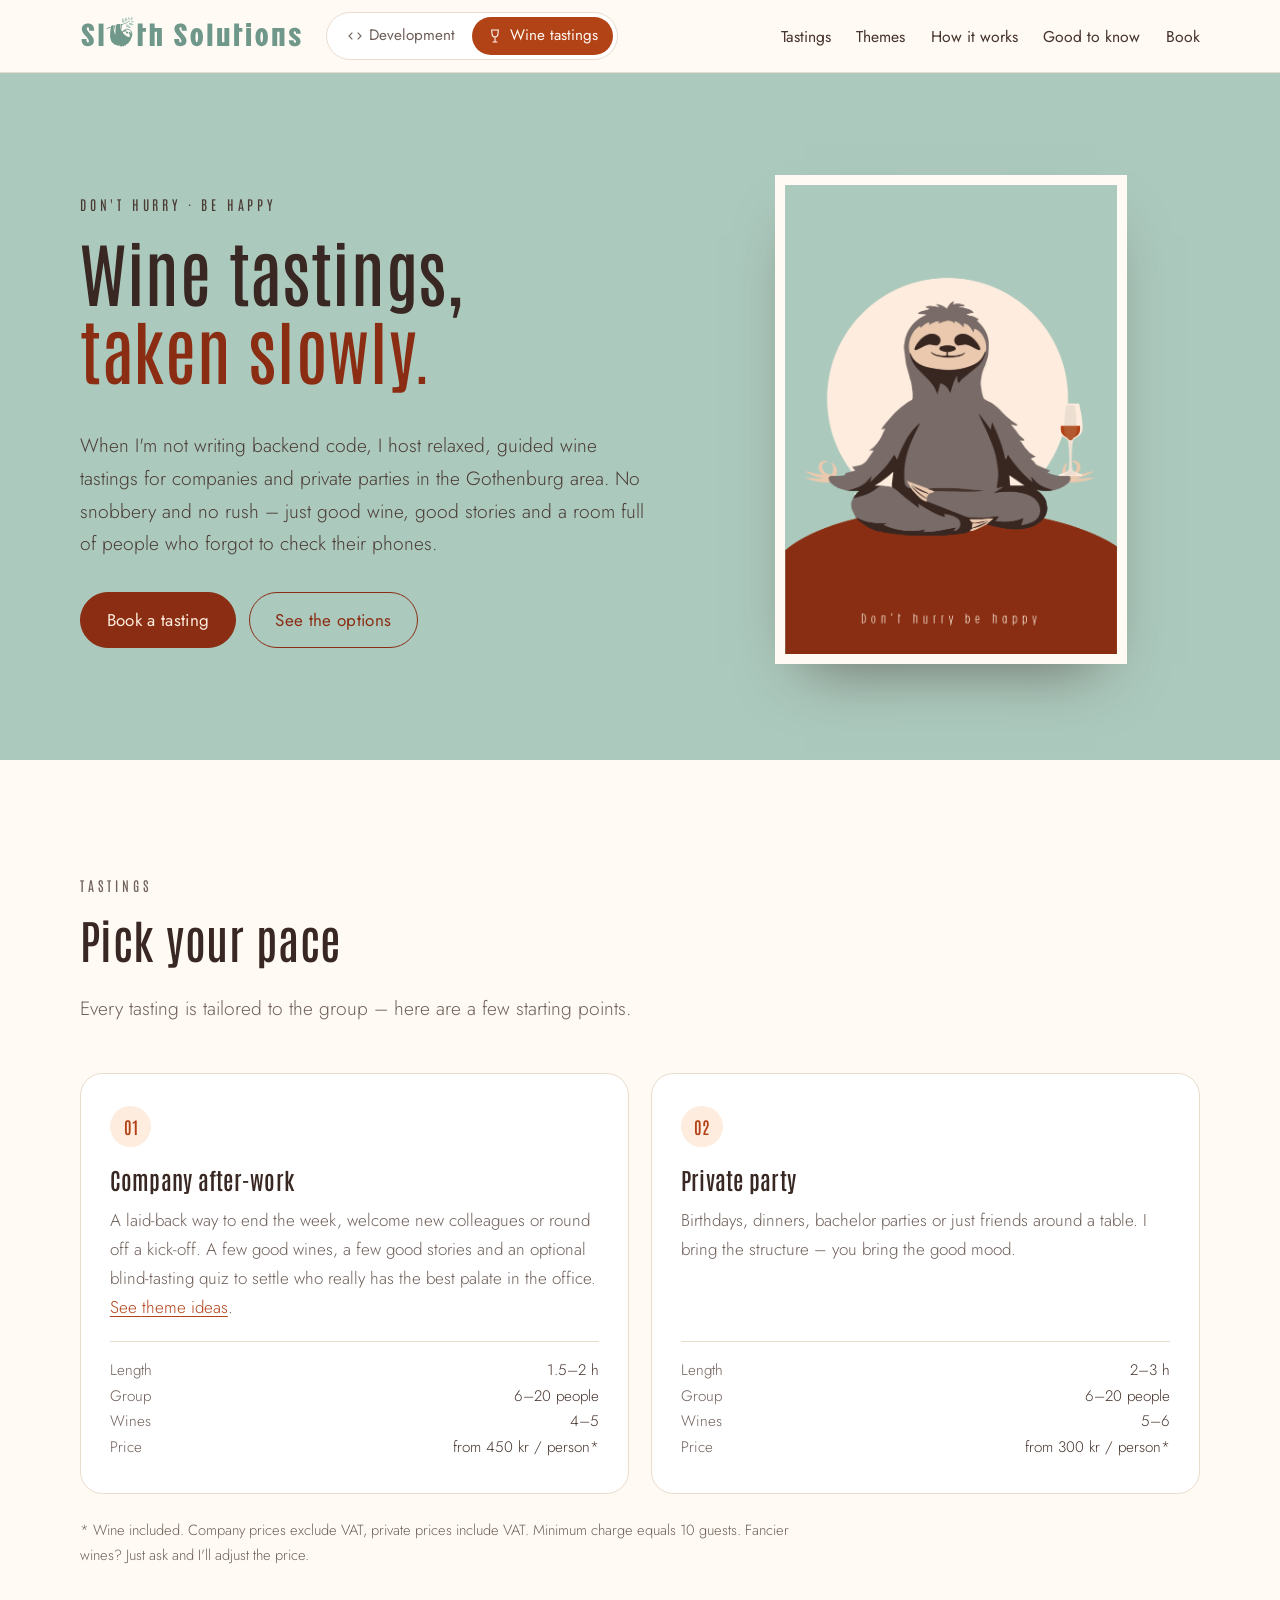
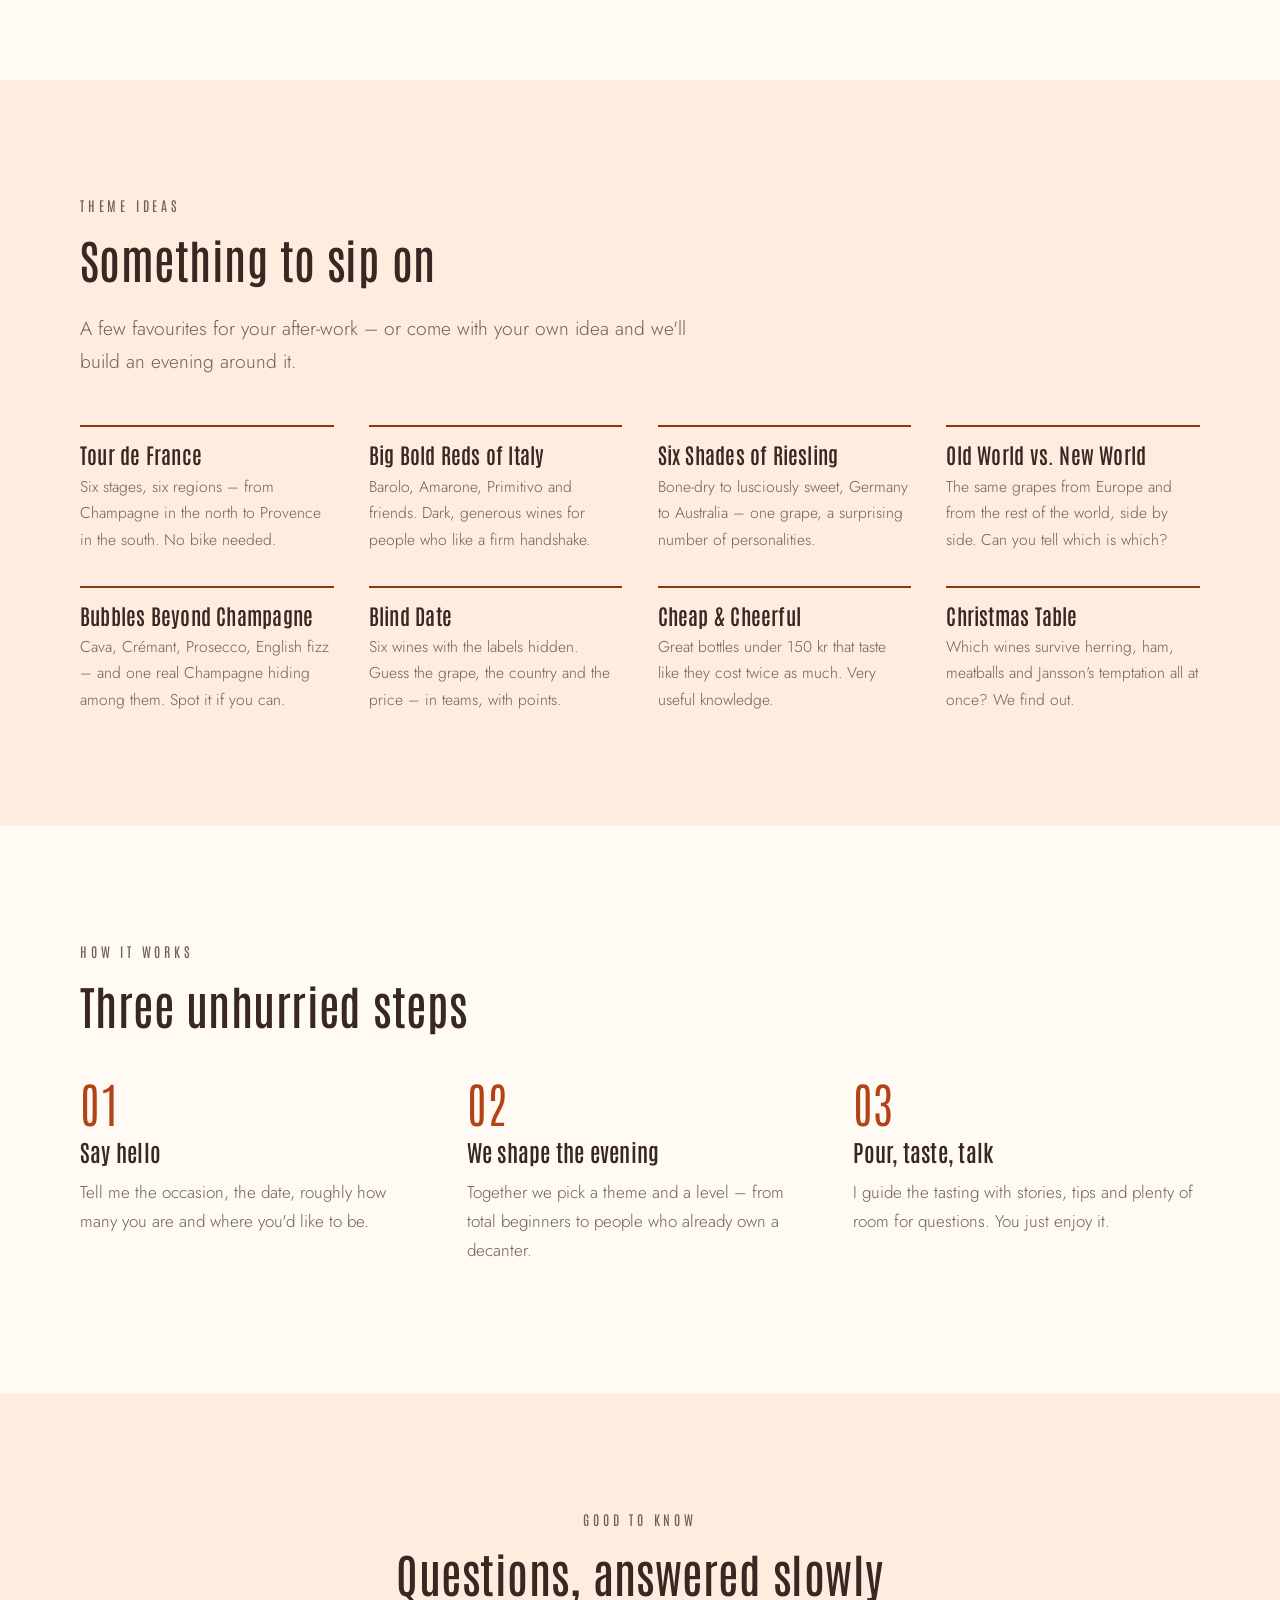
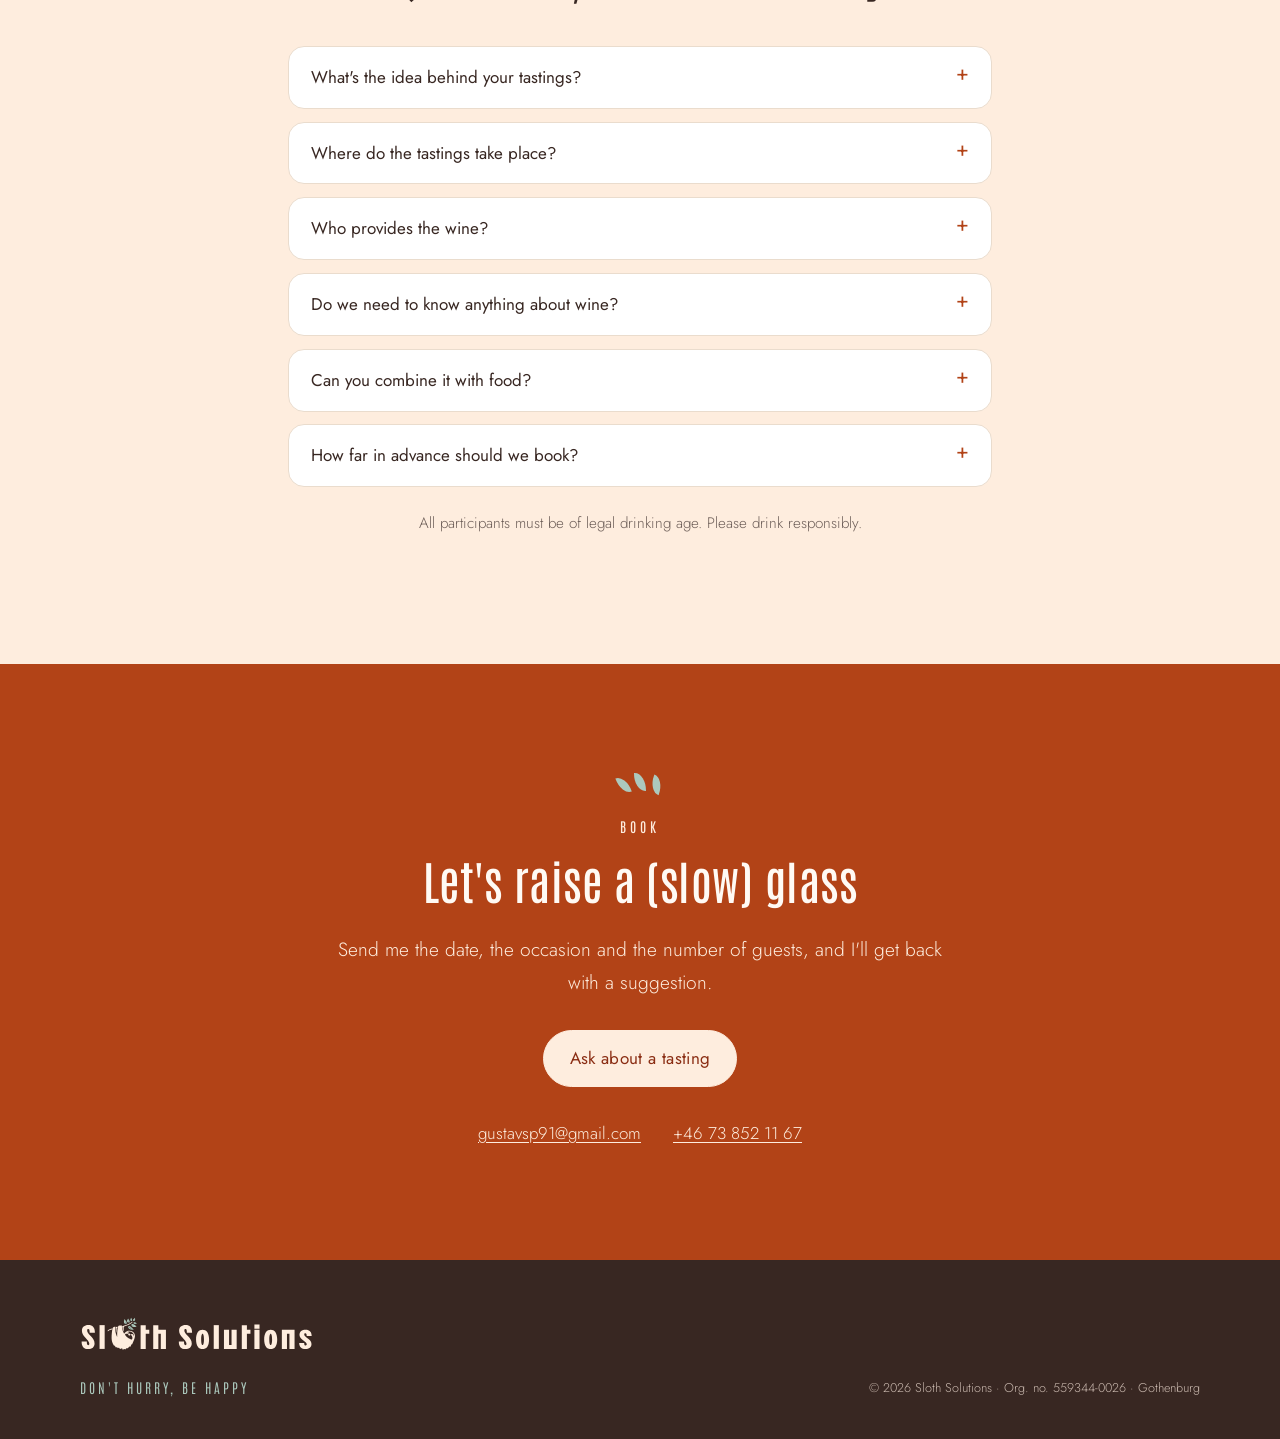
==== wine.html @ 18dba1d4 "Initial version of the Sloth Solutions website Static site (HTML/CSS/JS): development page, wine tas" ====
<!DOCTYPE html>
<html lang="en" data-theme="sloth">
<head>
  <meta charset="utf-8">
  <meta name="viewport" content="width=device-width, initial-scale=1">
  <title>Wine tastings – Sloth Solutions</title>
  <meta name="description" content="Relaxed, guided wine tastings for companies and private parties in the Gothenburg area, hosted by Gustav Svensson of Sloth Solutions.">
  <link rel="icon" type="image/svg+xml" href="assets/img/logo-figure.svg">

  <link rel="preconnect" href="https://fonts.googleapis.com">
  <link rel="preconnect" href="https://fonts.gstatic.com" crossorigin>
  <link href="https://fonts.googleapis.com/css2?family=Antonio:wght@300;400;500;600&family=Jost:wght@300;400;500&display=swap" rel="stylesheet">

  <link rel="stylesheet" href="css/themes.css">
  <link rel="stylesheet" href="css/style.css">
</head>
<body>

<!-- ============================================================
     HEADER (same as index.html, but the wine tab is active)
     ============================================================ -->
<header class="site-header">
  <nav class="container nav" aria-label="Main">
    <a class="brand" href="index.html">
      <img class="logo-on-light" src="assets/img/logotext-green.svg" alt="Sloth Solutions">
      <img class="logo-on-dark" src="assets/img/logotext-beige.svg" alt="Sloth Solutions">
    </a>

    <div class="tabs">
      <a href="index.html">
        <svg viewBox="0 0 24 24" fill="none" stroke="currentColor" stroke-width="1.6" aria-hidden="true"><path d="M8 7l-5 5 5 5M16 7l5 5-5 5"/></svg>
        Development
      </a>
      <a href="wine.html" aria-current="page">
        <svg viewBox="0 0 24 24" fill="none" stroke="currentColor" stroke-width="1.6" aria-hidden="true"><path d="M7 3h10l-.6 6a4.4 4.4 0 0 1-8.8 0L7 3zM12 13.5V21M8.5 21h7"/></svg>
        Wine tastings
      </a>
    </div>

    <button class="menu-toggle" aria-expanded="false" aria-controls="nav-links">Menu</button>
    <ul class="nav-links" id="nav-links">
      <li><a href="#formats">Tastings</a></li>
      <li><a href="#themes">Themes</a></li>
      <li><a href="#how">How it works</a></li>
      <li><a href="#faq">Good to know</a></li>
      <li><a href="#book">Book</a></li>
    </ul>
  </nav>
</header>

<main>

<!-- ============================================================
     HERO – with the poster
     ============================================================ -->
<section class="hero" data-theme="poster">
  <div class="container hero-grid">
    <div class="reveal">
      <span class="eyebrow">Don't hurry · be happy</span>
      <h1>Wine tastings,<br><em>taken slowly.</em></h1>
      <p class="lead">
        When I'm not writing backend code, I host relaxed, guided wine tastings for companies
        and private parties in the Gothenburg area. No snobbery and no rush – just good wine,
        good stories and a room full of people who forgot to check their phones.
      </p>
      <div class="btn-row">
        <a class="btn btn--primary" href="#book">Book a tasting</a>
        <a class="btn btn--ghost" href="#formats">See the options</a>
      </div>
    </div>

    <img class="poster-frame reveal" src="assets/img/poster.png"
         alt="Poster: a smiling sloth meditating with a glass of wine. Text: Don't hurry be happy">
  </div>
</section>

<!-- ============================================================
     FORMATS – copy an <article class="card"> block to add one.
     ============================================================ -->
<section class="section" id="formats">
  <div class="container">
    <div class="section-head reveal">
      <span class="eyebrow">Tastings</span>
      <h2>Pick your pace</h2>
      <p class="lead">Every tasting is tailored to the group – here are a few starting points.</p>
    </div>

    <div class="cards">
      <article class="card reveal">
        <div class="icon">01</div>
        <h3>Company after-work</h3>
        <p>A laid-back way to end the week, welcome new colleagues or round off a kick-off. A few good wines, a few good stories and an optional blind-tasting quiz to settle who really has the best palate in the office. <a href="#themes">See theme ideas</a>.</p>
        <ul class="meta">
          <li><span>Length</span><span>1.5–2 h</span></li>
          <li><span>Group</span><span>6–20 people</span></li>
          <li><span>Wines</span><span>4–5</span></li>
          <li><span>Price</span><span>from 450 kr / person*</span></li>
        </ul>
      </article>

      <article class="card reveal">
        <div class="icon">02</div>
        <h3>Private party</h3>
        <p>Birthdays, dinners, bachelor parties or just friends around a table. I bring the structure – you bring the good mood.</p>
        <ul class="meta">
          <li><span>Length</span><span>2–3 h</span></li>
          <li><span>Group</span><span>6–20 people</span></li>
          <li><span>Wines</span><span>5–6</span></li>
          <li><span>Price</span><span>from 300 kr / person*</span></li>
        </ul>
      </article>
    </div>

    <!-- Price note – update together with the prices on the cards above -->
    <p class="muted reveal price-note">
      * Wine included. Company prices exclude VAT, private prices include VAT.
      Minimum charge equals 10 guests.
      Fancier wines? Just ask and I'll adjust the price.
    </p>
  </div>
</section>

<!-- ============================================================
     THEME IDEAS – copy an <article class="theme"> block to add one
     ============================================================ -->
<section class="section section--alt" id="themes">
  <div class="container">
    <div class="section-head reveal">
      <span class="eyebrow">Theme ideas</span>
      <h2>Something to sip on</h2>
      <p class="lead">A few favourites for your after-work – or come with your own idea and we'll build an evening around it.</p>
    </div>
    <div class="themes">
      <article class="theme reveal">
        <h3>Tour de France</h3>
        <p>Six stages, six regions – from Champagne in the north to Provence in the south. No bike needed.</p>
      </article>
      <article class="theme reveal">
        <h3>Big Bold Reds of Italy</h3>
        <p>Barolo, Amarone, Primitivo and friends. Dark, generous wines for people who like a firm handshake.</p>
      </article>
      <article class="theme reveal">
        <h3>Six Shades of Riesling</h3>
        <p>Bone-dry to lusciously sweet, Germany to Australia – one grape, a surprising number of personalities.</p>
      </article>
      <article class="theme reveal">
        <h3>Old World vs. New World</h3>
        <p>The same grapes from Europe and from the rest of the world, side by side. Can you tell which is which?</p>
      </article>
      <article class="theme reveal">
        <h3>Bubbles Beyond Champagne</h3>
        <p>Cava, Crémant, Prosecco, English fizz – and one real Champagne hiding among them. Spot it if you can.</p>
      </article>
      <article class="theme reveal">
        <h3>Blind Date</h3>
        <p>Six wines with the labels hidden. Guess the grape, the country and the price – in teams, with points.</p>
      </article>
      <article class="theme reveal">
        <h3>Cheap &amp; Cheerful</h3>
        <p>Great bottles under 150 kr that taste like they cost twice as much. Very useful knowledge.</p>
      </article>
      <article class="theme reveal">
        <h3>Christmas Table</h3>
        <p>Which wines survive herring, ham, meatballs and Jansson's temptation all at once? We find out.</p>
      </article>
    </div>
  </div>
</section>

<!-- ============================================================
     HOW IT WORKS
     ============================================================ -->
<section class="section" id="how">
  <div class="container">
    <div class="section-head reveal">
      <span class="eyebrow">How it works</span>
      <h2>Three unhurried steps</h2>
    </div>
    <div class="steps">
      <div class="step reveal">
        <h3>Say hello</h3>
        <p>Tell me the occasion, the date, roughly how many you are and where you'd like to be.</p>
      </div>
      <div class="step reveal">
        <h3>We shape the evening</h3>
        <p>Together we pick a theme and a level – from total beginners to people who already own a decanter.</p>
      </div>
      <div class="step reveal">
        <h3>Pour, taste, talk</h3>
        <p>I guide the tasting with stories, tips and plenty of room for questions. You just enjoy it.</p>
      </div>
    </div>
  </div>
</section>

<!-- ============================================================
     FAQ – copy a <details> block to add a question.
     ============================================================ -->
<section class="section section--alt" id="faq">
  <div class="container narrow">
    <div class="section-head reveal center" style="text-align:center">
      <span class="eyebrow">Good to know</span>
      <h2>Questions, answered slowly</h2>
    </div>
    <div class="faq reveal">
      <details>
        <summary>What's the idea behind your tastings?</summary>
        <p>To take the snobbery out of wine. Wine is made to be enjoyed, there are no right answers and all taste is subjective. I'll share what's generally true about a wine and what I taste in the glass – but what you taste is just as valid. Most of all, I want everyone to have a fun night.</p>
      </details>
      <details>
        <summary>Where do the tastings take place?</summary>
        <p>At your office, your home or a venue of your choice in the Gothenburg area.</p>
      </details>
      <details>
        <summary>Who provides the wine?</summary>
        <p>I do. I pick the wines based on what you'd like – a favourite region, a grape you've always wanted to try, or simply "surprise us" – and bring everything to the tasting. The wine is included in the price.</p>
      </details>
      <details>
        <summary>Do we need to know anything about wine?</summary>
        <p>Not at all. The tastings are made for curious people, not experts. If there are enthusiasts in the group, they'll find something new too.</p>
      </details>
      <details>
        <summary>Can you combine it with food?</summary>
        <p>I don't provide food, but if you already have something planned I can adjust the wines to suit it, or suggest a few easy things to serve alongside.</p>
      </details>
      <details>
        <summary>How far in advance should we book?</summary>
        <p>A few weeks ahead is ideal, especially around Christmas and during the spring party season.</p>
      </details>
    </div>
    <p class="muted center" style="text-align:center; margin-top:1.5rem; font-size:.95rem">
      All participants must be of legal drinking age. Please drink responsibly.
    </p>
  </div>
</section>

<!-- ============================================================
     BOOK
     ============================================================ -->
<section class="section cta" id="book" data-theme="rust">
  <div class="container narrow reveal">
    <div class="leaves" aria-hidden="true"><span></span><span></span><span></span></div>
    <span class="eyebrow">Book</span>
    <h2>Let's raise a (slow) glass</h2>
    <p class="lead">Send me the date, the occasion and the number of guests, and I'll get back with a suggestion.</p>
    <div class="btn-row">
      <a class="btn btn--primary" href="mailto:gustavsp91@gmail.com?subject=Wine%20tasting%20enquiry">Ask about a tasting</a>
    </div>
    <ul class="contact-list">
      <li><a href="mailto:gustavsp91@gmail.com">gustavsp91@gmail.com</a></li>
      <li><a href="tel:+46738521167">+46 73 852 11 67</a></li>
    </ul>
  </div>
</section>

</main>

<!-- ============================================================
     FOOTER
     ============================================================ -->
<footer class="site-footer" data-theme="espresso">
  <div class="container footer-grid">
    <div>
      <img class="logo-on-dark" src="assets/img/logotext-beige.svg" alt="Sloth Solutions">
      <p class="tagline">Don't hurry, be happy</p>
    </div>
    <small>© <span data-year></span> Sloth Solutions · Org. no. 559344-0026 · Gothenburg</small>
  </div>
</footer>

<script src="js/main.js"></script>
</body>
</html>
---- css/themes.css ----
/* =====================================================================
   themes.css – ALL colours for the site live here.

   How it works:
   - Each theme is a block of CSS custom properties (variables).
   - Switch the whole site by changing data-theme on <html>
       <html lang="en" data-theme="sloth">
   - A single section can use another theme by giving it its own
     data-theme, e.g. <header class="hero" data-theme="poster">.
   - style.css only uses these variables, never hard-coded colours.
   - Preview all themes by opening the site with ?themes in the URL.

   Brand palette (from the graphic profile):
     rust      #b24317   cream     #feedde   sage light #acc9bd
     sage      #6f988a   taupe     #83736c   espresso   #382722
   ===================================================================== */

/* ---------- sloth (default): warm white page, cream alternating sections ---------- */
:root,
[data-theme="sloth"] {
  --bg: #fffaf4;            /* page background */
  --bg-alt: #feedde;        /* alternating sections (.section--alt) */
  --surface: #ffffff;       /* cards */
  --text: #45332c;          /* body text */
  --text-muted: #6e5f59;    /* secondary text */
  --heading: #382722;       /* headings */
  --accent: #b24317;        /* links, buttons (rust) */
  --accent-strong: #8f3512; /* hover */
  --accent-soft: #feedde;   /* soft tints, chips */
  --on-accent: #fffaf4;     /* text on accent buttons */
  --line: #eadccd;          /* thin borders */
  --alt-text-muted: #6e5f59;/* muted text inside .section--alt */
  --alt-accent: #8f3512;    /* accent inside .section--alt */

  /* optional extras (other themes fall back to these via var(--x, fallback)) */
  --leaf: #6f988a;          /* decorative leaves / green details (not for text) */
  --green-text: #4f7568;    /* green that is dark enough for text */
  --sun: #feedde;           /* the "sun" circle behind the sloth */
  --logo-light-display: inline-block; /* logo for light backgrounds */
  --logo-dark-display: none;          /* logo for dark backgrounds  */
}

/* ---------- sage: same as sloth but sections alternate with sage green ---------- */
[data-theme="sage"] {
  --bg: #fffaf4;
  --bg-alt: #acc9bd;
  --surface: #ffffff;
  --text: #45332c;
  --text-muted: #6e5f59;
  --heading: #382722;
  --accent: #b24317;
  --accent-strong: #8f3512;
  --accent-soft: #feedde;
  --on-accent: #fffaf4;
  --line: #eadccd;
  --alt-text-muted: #4a3b35;
  --alt-accent: #8a2d13;
}

/* ---------- espresso: dark brown, cream text (also used for the footer) ---------- */
[data-theme="espresso"] {
  --bg: #382722;
  --bg-alt: #45332c;
  --surface: #45332c;
  --text: #feedde;
  --text-muted: #c9b8ae;
  --heading: #feedde;
  --accent: #acc9bd;
  --accent-strong: #d3e5dc;
  --accent-soft: #4d3b33;
  --on-accent: #382722;
  --line: #5a463e;
  --alt-text-muted: #c9b8ae;
  --alt-accent: #acc9bd;
  --sun: #45332c;
  --logo-light-display: none;
  --logo-dark-display: inline-block;
}

/* ---------- poster: the wine poster colours (sage sky, cream sun, dark rust) ---------- */
[data-theme="poster"] {
  --bg: #acc9bd;
  --bg-alt: #feedde;
  --surface: #fffaf4;
  --text: #382722;
  --text-muted: #4a3b35;
  --heading: #382722;
  --accent: #8a2d13;
  --accent-strong: #6e220e;
  --accent-soft: #feedde;
  --on-accent: #feedde;
  --line: #93b5a8;
  --alt-text-muted: #6e5f59;
  --alt-accent: #8f3512;
  --sun: #feedde;
}

/* ---------- rust: strong call-to-action bands ---------- */
[data-theme="rust"] {
  --bg: #b24317;
  --bg-alt: #8a2d13;
  --surface: #9e3a13;
  --text: #feedde;
  --text-muted: #feedde;
  --heading: #fffaf4;
  --accent: #feedde;
  --accent-strong: #ffffff;
  --accent-soft: #9e3a13;
  --on-accent: #8a2d13;
  --line: #c9653d;
  --alt-text-muted: #feedde;
  --alt-accent: #feedde;
  --leaf: #acc9bd;
  --sun: #c9653d;
}
---- css/style.css ----
/* =====================================================================
   style.css – layout and typography.
   Uses ONLY colour variables from themes.css, so changing a theme
   never requires touching this file.

   Fonts (Google Fonts, see <head>):
   - Antonio: tall, condensed display font – a free stand-in for
     "BC Ludva" from the graphic profile.
   - Jost: light, friendly body text.
   ===================================================================== */

/* ---------- Basics ---------- */
*, *::before, *::after { box-sizing: border-box; }

html { scroll-behavior: smooth; scroll-padding-top: 5rem; }

body {
  margin: 0;
  font-family: "Jost", system-ui, -apple-system, "Segoe UI", sans-serif;
  font-weight: 300;
  font-size: 1.0625rem;
  line-height: 1.7;
  -webkit-font-smoothing: antialiased;
}

/* Anything with a theme gets that theme's background + text colour.
   (This is what makes <section data-theme="rust"> work.) */
[data-theme], body {
  background: var(--bg);
  color: var(--text);
}

img, svg { max-width: 100%; display: block; }

a { color: var(--accent); text-underline-offset: 3px; }
a:hover { color: var(--accent-strong); }

h1, h2, h3 {
  font-family: "Antonio", "Arial Narrow", sans-serif;
  color: var(--heading);
  font-weight: 500;
  line-height: 1.1;
  letter-spacing: 0.01em;
  margin: 0 0 0.6em;
}
h1 { font-size: clamp(2.6rem, 6vw, 4.4rem); }
h2 { font-size: clamp(2rem, 4vw, 2.9rem); }
h3 { font-size: 1.45rem; font-weight: 600; }

p { margin: 0 0 1em; }
strong { font-weight: 500; }

/* Small spaced-out label above headings – like "D o n ' t  h u r r y" on the poster */
.eyebrow {
  display: inline-block;
  font-family: "Antonio", "Arial Narrow", sans-serif;
  font-weight: 400;
  text-transform: uppercase;
  letter-spacing: 0.28em;
  font-size: 0.85rem;
  color: var(--text-muted);
  margin-bottom: 1rem;
}

.lead { font-size: 1.2rem; color: var(--text-muted); max-width: 38rem; }

.container { width: min(1120px, 100% - 3rem); margin-inline: auto; }
.narrow { max-width: 44rem; }
.center { text-align: center; margin-inline: auto; }

/* Accessibility helper: hidden visually, still read by screen readers */
.sr-only {
  position: absolute; width: 1px; height: 1px; overflow: hidden;
  clip: rect(0 0 0 0); white-space: nowrap;
}

/* ---------- Header / navigation ---------- */
.site-header {
  position: sticky; top: 0; z-index: 50;
  background: color-mix(in srgb, var(--bg) 92%, transparent);
  backdrop-filter: blur(8px);
  border-bottom: 1px solid var(--line);
}
.nav {
  display: flex; align-items: center; gap: 1.5rem;
  min-height: 4.5rem;
}
.brand { flex: 0 0 auto; }
.brand img { height: 2.1rem; width: auto; }
.brand .logo-on-light { display: var(--logo-light-display, inline-block); }
.brand .logo-on-dark  { display: var(--logo-dark-display, none); }

/* The two "tabs": Development | Wine tastings */
.tabs {
  display: inline-flex; padding: 4px; gap: 2px;
  border: 1px solid var(--line); border-radius: 999px;
  background: var(--surface);
}
.tabs a {
  display: inline-flex; align-items: center; gap: 0.4rem;
  padding: 0.35rem 0.95rem; border-radius: 999px;
  font-size: 0.95rem; font-weight: 400; text-decoration: none;
  color: var(--text-muted);
  transition: background 0.3s, color 0.3s;
}
.tabs a:hover { color: var(--heading); }
.tabs a[aria-current="page"] { background: var(--accent); color: var(--on-accent); }
.tabs svg { width: 1rem; height: 1rem; }

.nav-links {
  display: flex; gap: 1.6rem; margin: 0 0 0 auto; padding: 0; list-style: none;
}
.nav-links a {
  color: var(--text); text-decoration: none; font-weight: 400; font-size: 0.98rem;
  background: linear-gradient(var(--accent), var(--accent)) 0 100% / 0 1px no-repeat;
  transition: background-size 0.4s;
}
.nav-links a:hover { background-size: 100% 1px; color: var(--heading); }

.menu-toggle {
  display: none; margin-left: auto;
  background: none; border: 1px solid var(--line); border-radius: 999px;
  color: var(--heading); font: inherit; font-size: 0.95rem;
  padding: 0.35rem 0.9rem; cursor: pointer;
}

/* ---------- Buttons ---------- */
.btn {
  display: inline-block; padding: 0.8rem 1.6rem; border-radius: 999px;
  font-weight: 400; text-decoration: none; letter-spacing: 0.02em;
  border: 1px solid var(--accent);
  transition: transform 0.3s, background 0.3s, color 0.3s;
}
.btn:hover { transform: translateY(-2px); }
.btn--primary { background: var(--accent); color: var(--on-accent); }
.btn--primary:hover { background: var(--accent-strong); border-color: var(--accent-strong); color: var(--on-accent); }
.btn--ghost { color: var(--accent); background: transparent; }
.btn--ghost:hover { background: var(--accent); color: var(--on-accent); }
.btn-row { display: flex; flex-wrap: wrap; gap: 0.8rem; margin-top: 2rem; }

/* ---------- Hero ---------- */
.hero {
  position: relative; overflow: hidden;
  background: var(--hero-bg, var(--bg));
  padding: clamp(3rem, 8vw, 6.5rem) 0 clamp(3.5rem, 8vw, 6rem);
}
.hero-grid {
  display: grid; grid-template-columns: 1.15fr 1fr; gap: 3rem; align-items: center;
}
.hero h1 em { font-style: normal; color: var(--accent); }

/* Cream "sun" circle behind the sloth – a nod to the poster */
.hero-art { position: relative; display: grid; place-items: center; min-height: 22rem; }
.hero-art::before {
  content: ""; position: absolute; width: min(24rem, 90%); aspect-ratio: 1;
  border-radius: 50%; background: var(--sun, var(--bg-alt));
}
.hero-art .sloth {
  position: relative; width: min(19rem, 75%);
  transform-origin: 60% 12%;           /* pivot around the branch */
  animation: sway 7s ease-in-out infinite;
}
@keyframes sway {
  0%, 100% { transform: rotate(-2.5deg); }
  50%      { transform: rotate(2.5deg); }
}
/* Little speech bubble next to the sloth */
.bubble {
  position: absolute; left: 2%; bottom: 14%;
  background: var(--surface); color: var(--heading);
  border: 1px solid var(--line); border-radius: 1.2rem 1.2rem 0.3rem 1.2rem;
  padding: 0.5rem 0.9rem; font-size: 0.9rem; font-weight: 400;
  box-shadow: 0 6px 20px -12px rgba(0,0,0,.35);
  transform: rotate(-3deg);
}

/* Soft hill at the bottom of the hero (poster motif) */
.hero-hill {
  position: absolute; left: -10%; right: -10%; bottom: -1px; height: 3.5rem;
  background: var(--bg-hill, transparent);
  border-radius: 50% 50% 0 0 / 100% 100% 0 0;
}

/* ---------- Sections ---------- */
.section { padding: clamp(4rem, 9vw, 7rem) 0; }
.section--alt { background: var(--bg-alt); }
.section--alt .eyebrow,
.section--alt .lead,
.section--alt .muted { color: var(--alt-text-muted); }
.section--alt a:not(.btn) { color: var(--alt-accent); }

.section-head { margin-bottom: 3rem; }
.muted { color: var(--text-muted); }

/* Leaf divider (the green leaves from the logo) */
.leaves { display: flex; justify-content: center; gap: 0.35rem; margin: 0 auto 1.2rem; }
.leaves span {
  width: 0.7rem; height: 1.1rem; background: var(--leaf, #6f988a);
  border-radius: 0 100% 0 100%; transform: rotate(-20deg);
}
.leaves span:nth-child(2) { transform: rotate(0deg) translateY(-3px); }
.leaves span:nth-child(3) { transform: rotate(20deg); }

/* ---------- Cards ---------- */
.cards { display: grid; grid-template-columns: repeat(auto-fit, minmax(18rem, 1fr)); gap: 1.4rem; }
.card {
  background: var(--surface); color: var(--text);
  border: 1px solid var(--line); border-radius: 1.4rem;
  padding: 2rem 1.8rem;
  display: flex; flex-direction: column;   /* lets .meta sit at the bottom */
  transition: transform 0.4s, box-shadow 0.4s;
}
.card:hover { transform: translateY(-4px); box-shadow: 0 18px 40px -28px rgba(56,39,34,.55); }
.card p { color: var(--text-muted); margin: 0 0 1.2rem; }
.card p:last-child { margin-bottom: 0; }
.card .icon {
  width: 2.6rem; height: 2.6rem; border-radius: 50%;
  display: grid; place-items: center; margin-bottom: 1.2rem;
  background: var(--accent-soft); color: var(--accent);
  font-family: "Antonio", sans-serif; font-weight: 600;
}
.card .meta {
  list-style: none; padding: 1rem 0 0; margin: 1.2rem 0 0;
  border-top: 1px solid var(--line); font-size: 0.95rem;
  margin-top: auto;   /* align the fact rows across cards */
}
.card .meta li { display: flex; justify-content: space-between; gap: 1rem; }
.card .meta span:first-child { color: var(--text-muted); }

/* Tech stack chips */
.chips { display: flex; flex-wrap: wrap; gap: 0.5rem; list-style: none; padding: 0; margin: 2.5rem 0 0; }
.chips li {
  padding: 0.3rem 0.95rem; border-radius: 999px;
  border: 1px solid var(--line); background: var(--surface);
  font-size: 0.92rem; font-weight: 400;
}

/* ---------- Steps ("the sloth method") ---------- */
.steps { display: grid; grid-template-columns: repeat(3, 1fr); gap: 2.5rem; counter-reset: step; }
.step { position: relative; padding-top: 3.8rem; }
.step::before {
  counter-increment: step; content: "0" counter(step);
  position: absolute; top: 0; left: 0;
  font-family: "Antonio", sans-serif; font-size: 3rem; line-height: 1; font-weight: 300;
  color: var(--accent);
}
.section--alt .step::before { color: var(--alt-accent); }
.step p { color: var(--text-muted); }
.section--alt .step p { color: var(--alt-text-muted); }

/* ---------- Fun fact strip ---------- */
.funfact {
  display: flex; align-items: center; gap: 1.2rem; justify-content: center; flex-wrap: wrap;
  text-align: center; font-size: 1.05rem; padding: 1.4rem 0;
  border-block: 1px solid var(--line);
}
.funfact b { font-family: "Antonio", sans-serif; font-weight: 500; font-size: 1.6rem; color: var(--accent); }

/* ---------- About ---------- */
.about-grid { display: grid; grid-template-columns: 0.8fr 1.2fr; gap: 4rem; align-items: center; }
.portrait {
  aspect-ratio: 4 / 5; border-radius: 12rem 12rem 1.4rem 1.4rem;
  background: var(--accent-soft); border: 1px solid var(--line);
  display: grid; place-items: center; overflow: hidden;
  color: var(--text-muted); text-align: center; font-size: 0.95rem;
}
.portrait img { width: 100%; height: 100%; object-fit: cover; object-position: 50% 25%; } /* adjust 25% to move the crop up/down */
.facts { list-style: none; padding: 0; margin: 1.5rem 0 0; display: grid; gap: 0.5rem; }
.facts li { display: flex; gap: 0.8rem; align-items: baseline; }
.facts li::before {
  content: ""; flex: 0 0 auto; width: 0.55rem; height: 0.85rem; background: var(--leaf, #6f988a);
  border-radius: 0 100% 0 100%; transform: translateY(2px) rotate(-15deg);
}

/* ---------- Poster (wine page) ---------- */
.poster-frame {
  justify-self: center; width: min(22rem, 85%);
  transform: rotate(2deg); transition: transform 0.6s;
  box-shadow: 0 30px 60px -30px rgba(56,39,34,.6);
  border: 10px solid var(--surface);
}
.poster-frame:hover { transform: rotate(0deg) scale(1.02); }

/* Small print under the tasting cards */
.price-note { font-size: 0.92rem; margin: 1.5rem 0 0; max-width: 46rem; }

/* ---------- Theme ideas (wine page) ---------- */
.themes { display: grid; grid-template-columns: repeat(auto-fit, minmax(15rem, 1fr)); gap: 2rem 2.2rem; }
.theme { border-top: 2px solid var(--accent); padding-top: 1rem; }
.section--alt .theme { border-top-color: var(--alt-accent); }
.theme h3 { font-size: 1.35rem; margin-bottom: 0.4rem; }
.theme p { margin: 0; color: var(--text-muted); font-size: 0.98rem; }
.section--alt .theme p { color: var(--alt-text-muted); }

/* ---------- FAQ ---------- */
.faq { display: grid; gap: 0.8rem; }
.faq details {
  background: var(--surface); border: 1px solid var(--line); border-radius: 1rem;
  padding: 1rem 1.4rem;
}
.faq summary {
  cursor: pointer; font-weight: 400; color: var(--heading); list-style: none;
  display: flex; justify-content: space-between; gap: 1rem;
}
.faq summary::-webkit-details-marker { display: none; }
.faq summary::after { content: "+"; color: var(--accent); font-size: 1.3rem; line-height: 1; transition: transform .3s; }
.faq details[open] summary::after { transform: rotate(45deg); }
.faq details p { margin: 0.8rem 0 0; color: var(--text-muted); }

/* ---------- Call-to-action band ---------- */
.cta { text-align: center; }
.cta .lead { margin-inline: auto; color: var(--text-muted); }
.cta .btn-row { justify-content: center; }
.contact-list { list-style: none; padding: 0; margin: 2rem 0 0; display: flex; flex-wrap: wrap; justify-content: center; gap: 0.6rem 2rem; }
.contact-list a { color: var(--accent); }

/* ---------- Footer ---------- */
.site-footer { padding: 3.5rem 0 2.5rem; font-size: 0.95rem; }
.footer-grid { display: flex; flex-wrap: wrap; justify-content: space-between; align-items: end; gap: 2rem; }
.site-footer .logo-on-dark { display: var(--logo-dark-display, none); height: 2.2rem; width: auto; }
.site-footer .logo-on-light { display: var(--logo-light-display, inline-block); height: 2.2rem; width: auto; }
.site-footer .tagline {
  font-family: "Antonio", sans-serif; letter-spacing: 0.22em; text-transform: uppercase;
  font-size: 0.85rem; color: var(--accent); margin: 1rem 0 0;
}
.site-footer small { color: var(--text-muted); }

/* ---------- Fade-in on scroll (set up in main.js) ---------- */
.reveal { opacity: 0; transform: translateY(18px); transition: opacity 0.9s ease, transform 0.9s ease; }
.reveal.is-visible { opacity: 1; transform: none; }

/* ---------- Theme picker (only shown with ?themes in the URL) ---------- */
.theme-picker {
  position: fixed; right: 1rem; bottom: 1rem; z-index: 100;
  background: #fff; color: #382722; border: 1px solid #ccc; border-radius: 0.8rem;
  padding: 0.6rem 0.8rem; font-size: 0.85rem; box-shadow: 0 8px 24px rgba(0,0,0,.2);
}
.theme-picker select { font: inherit; font-size: 16px; margin-left: 0.4rem; }

/* ---------- Responsive ---------- */
@media (max-width: 900px) {
  .hero-grid, .about-grid { grid-template-columns: 1fr; gap: 2.5rem; }
  .hero-art { min-height: 18rem; order: -1; }
  .steps { grid-template-columns: 1fr; gap: 1.5rem; }
  .about-grid .portrait { max-width: 18rem; margin-inline: auto; }
}
@media (max-width: 760px) {
  .nav { flex-wrap: wrap; gap: 0.6rem 1rem; padding: 0.7rem 0; }
  .brand img { height: 1.7rem; }
  .menu-toggle { display: inline-block; }
  .tabs { order: 3; width: 100%; justify-content: center; }
  .tabs a { flex: 1; justify-content: center; }
  .nav-links {
    display: none; order: 4; width: 100%; flex-direction: column; gap: 0.2rem;
    padding: 0.5rem 0 0.8rem;
  }
  .nav-links.is-open { display: flex; }
  .nav-links a { display: block; padding: 0.45rem 0; }
  html { scroll-padding-top: 8rem; }
}

/* Respect users who prefer less motion */
@media (prefers-reduced-motion: reduce) {
  html { scroll-behavior: auto; }
  *, *::before, *::after { animation: none !important; transition: none !important; }
  .reveal { opacity: 1; transform: none; }
}
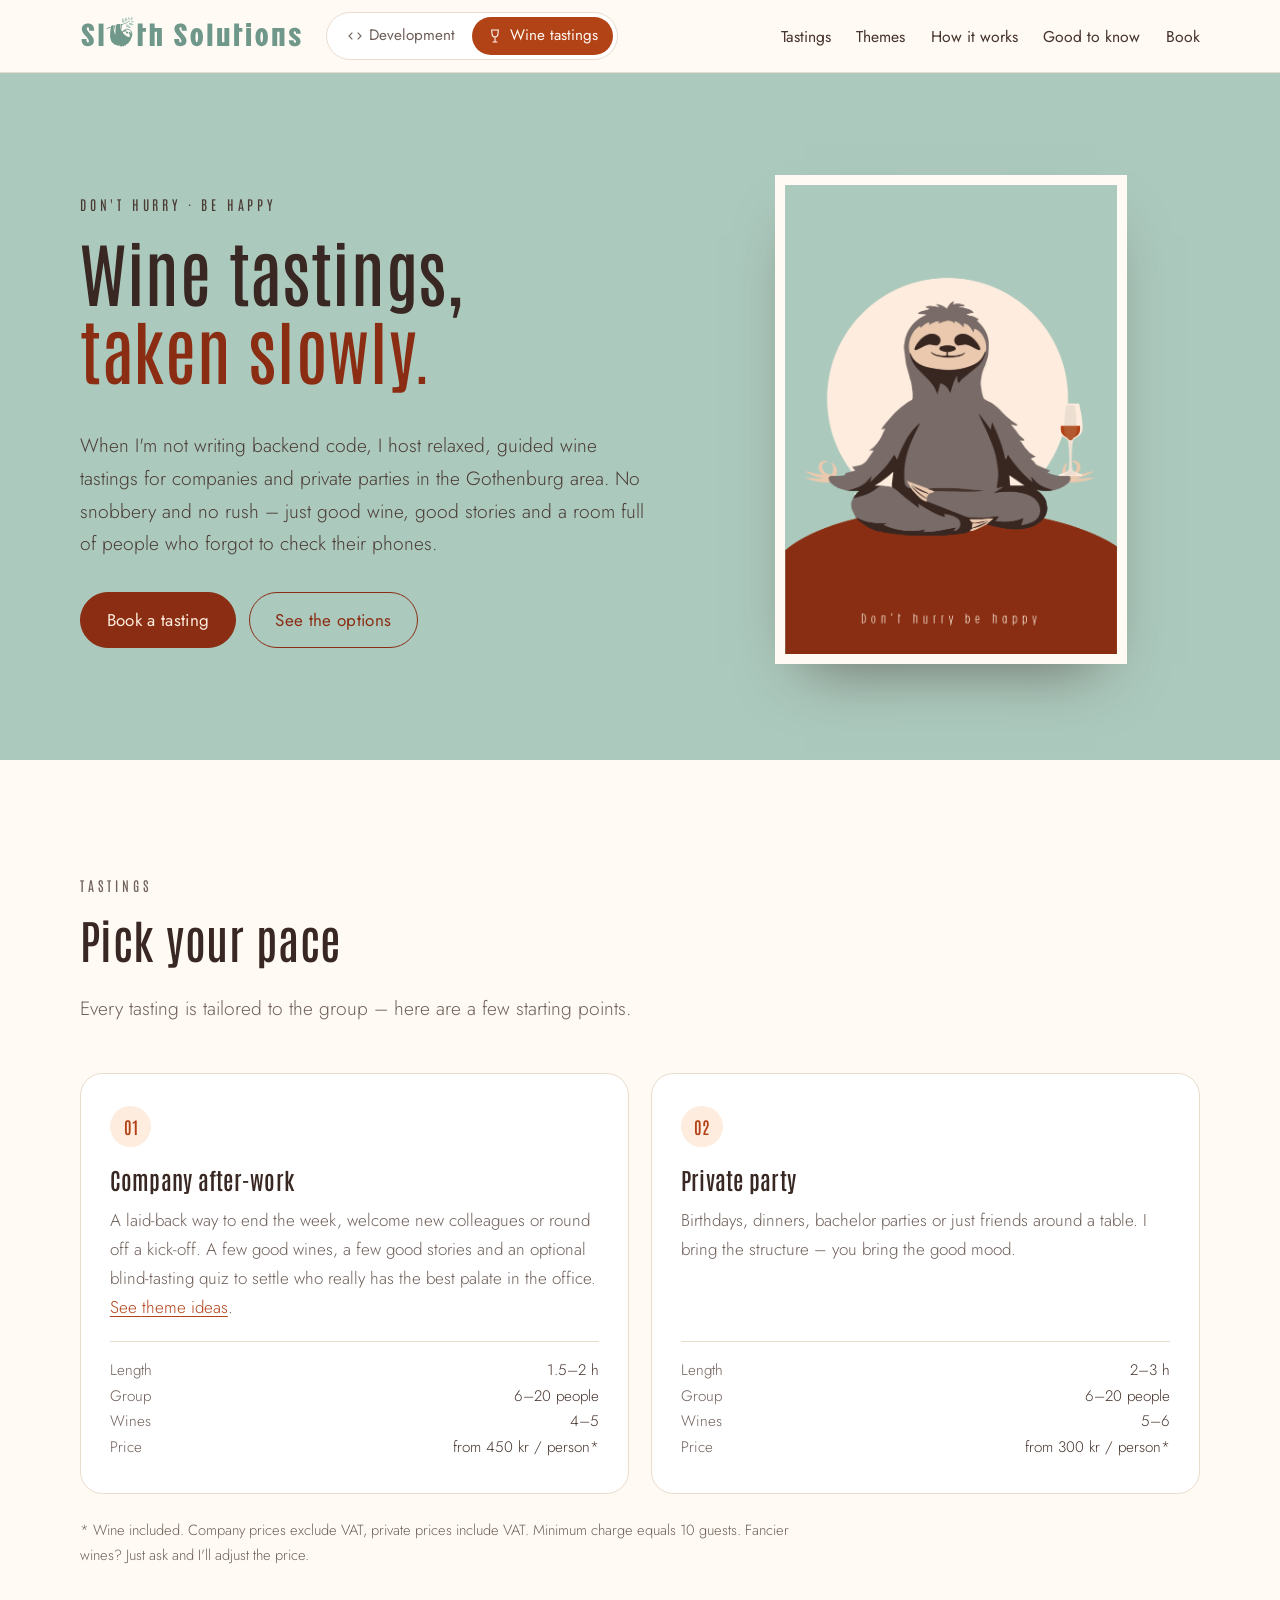
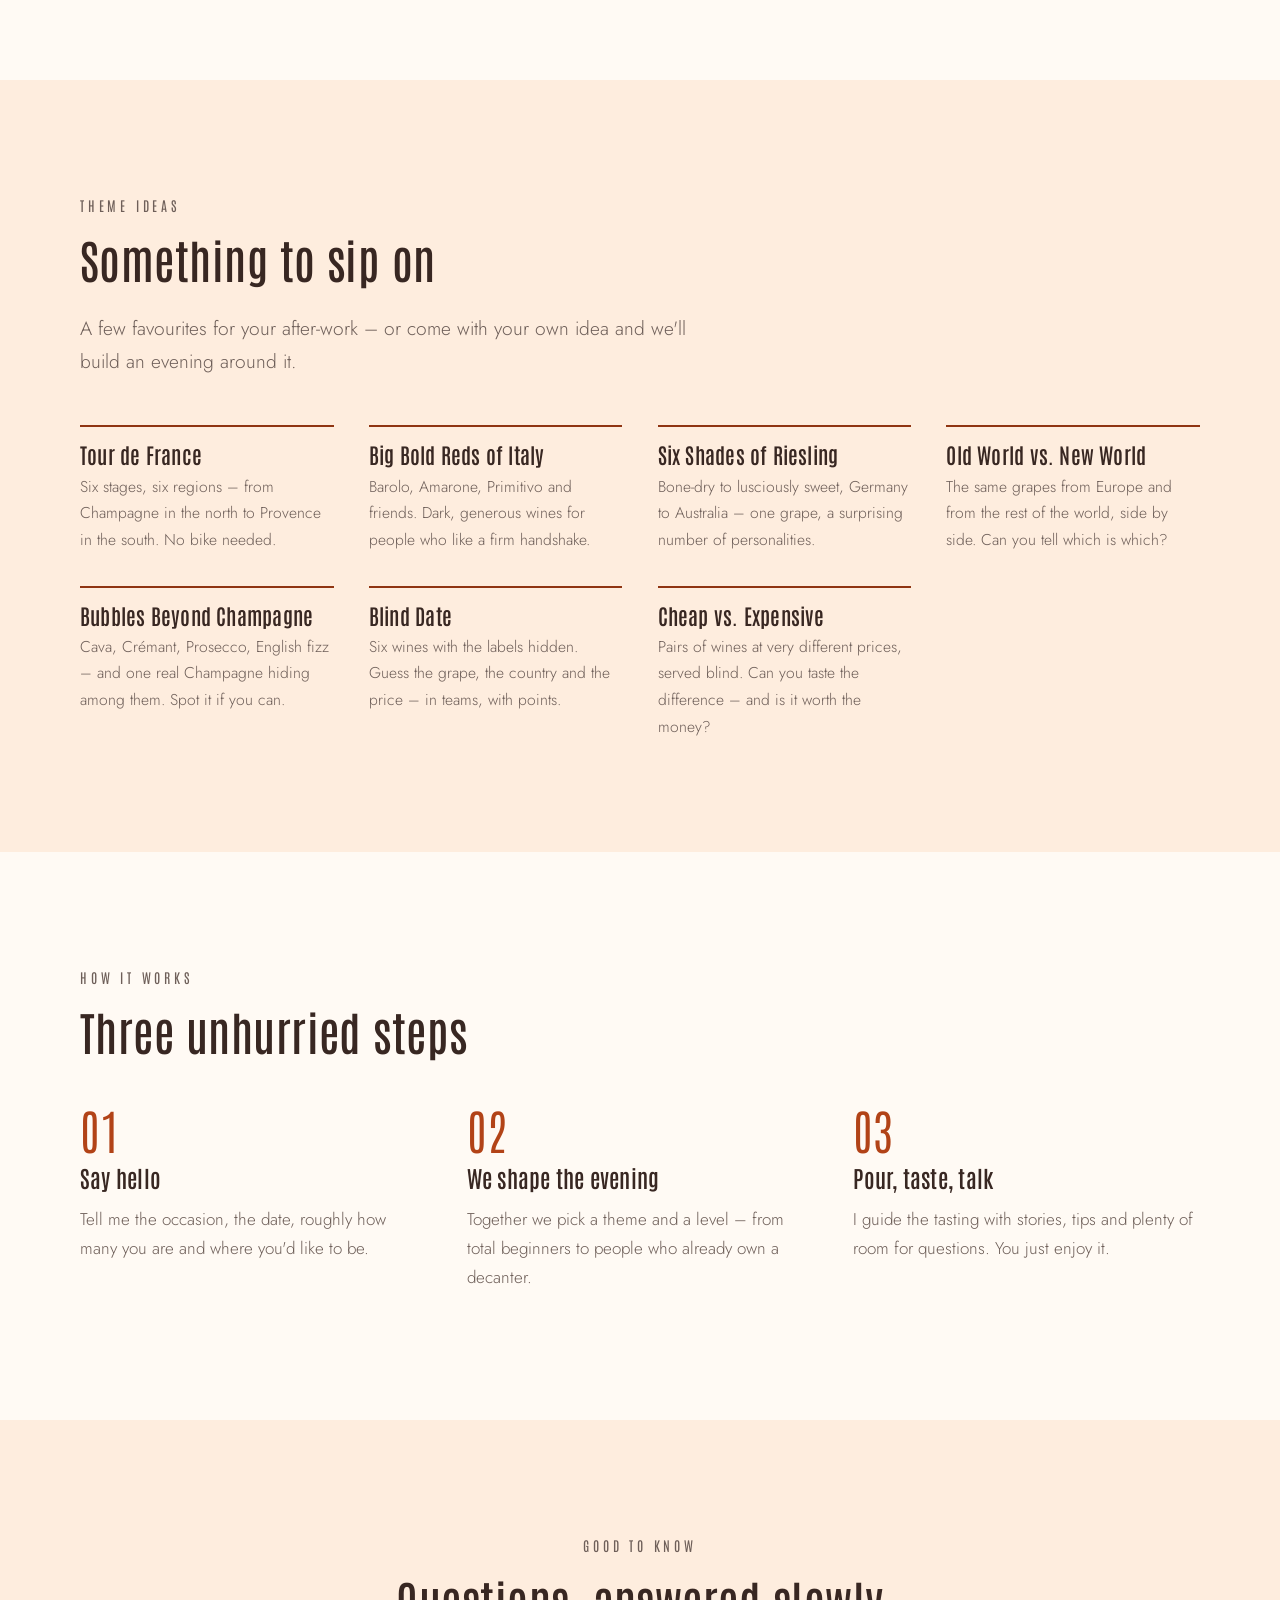
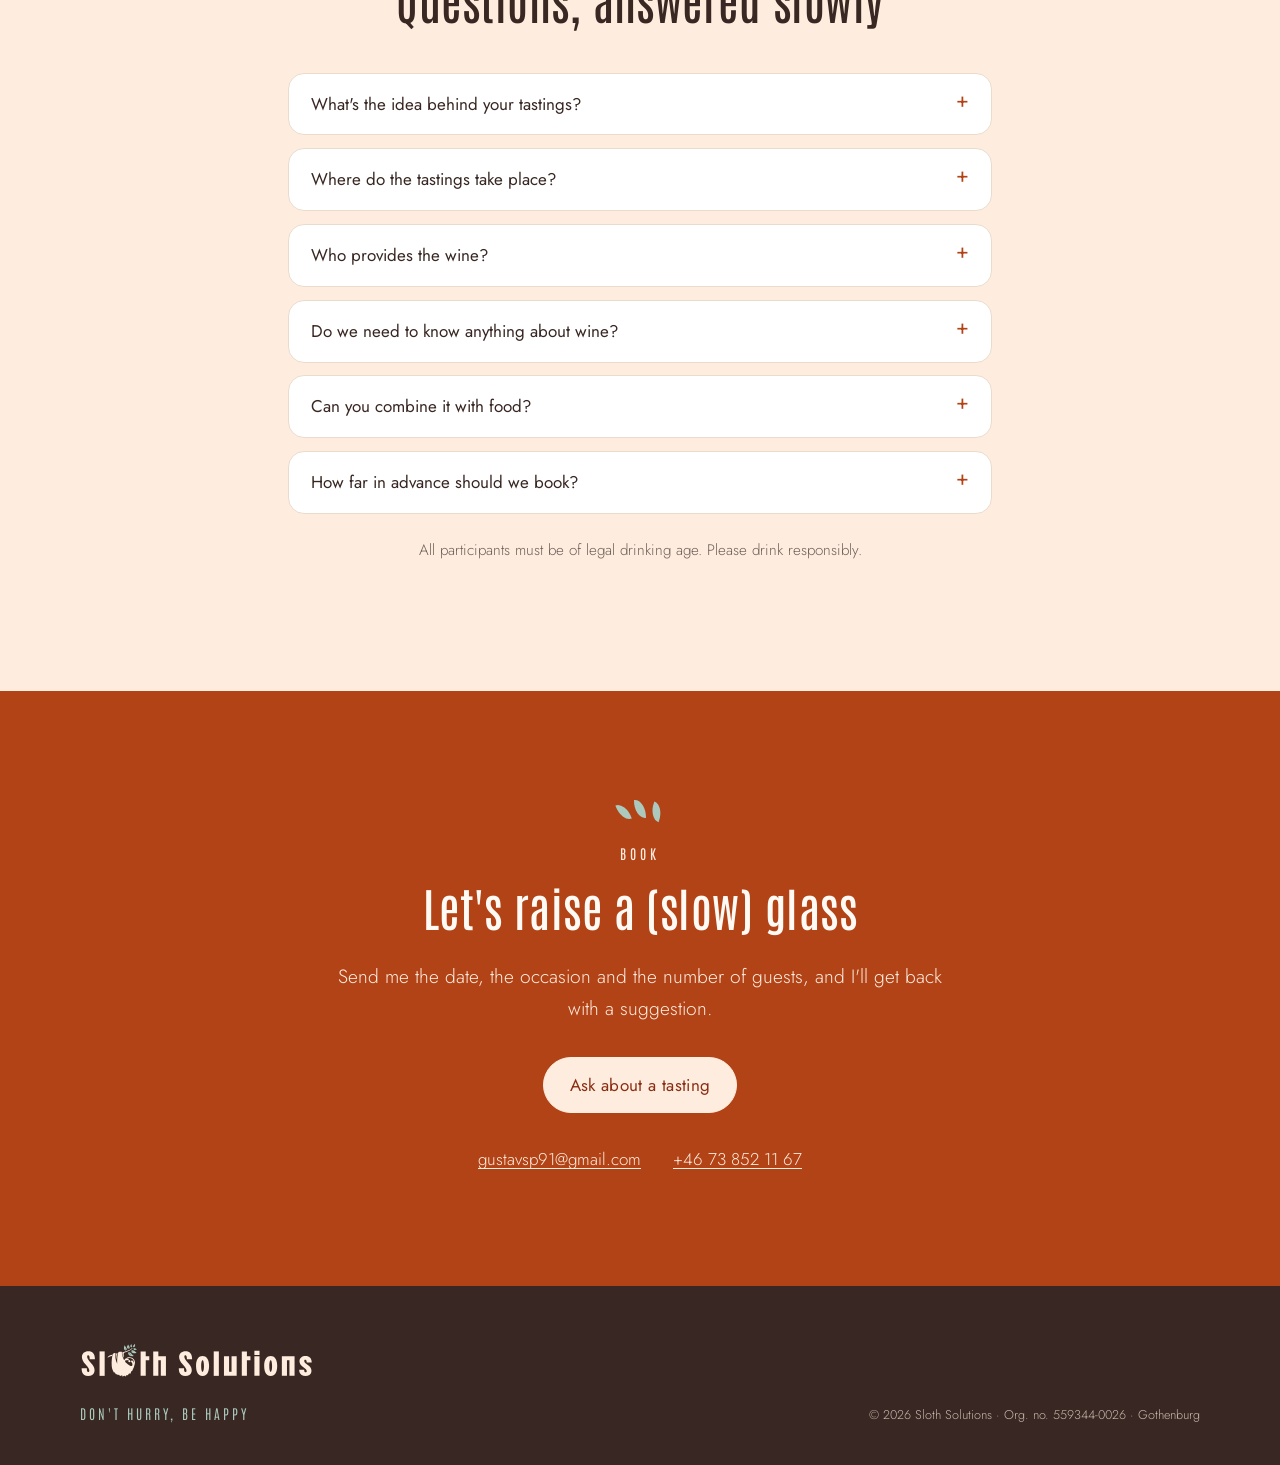
==== commit 8ad7044a: "Update wine theme ideas Remove the Christmas theme and replace "Cheap & Cheerful" with "Cheap vs. Ex" ====
--- a/wine.html
+++ b/wine.html
@@ -156,12 +156,8 @@
         <p>Six wines with the labels hidden. Guess the grape, the country and the price – in teams, with points.</p>
       </article>
       <article class="theme reveal">
-        <h3>Cheap &amp; Cheerful</h3>
-        <p>Great bottles under 150 kr that taste like they cost twice as much. Very useful knowledge.</p>
-      </article>
-      <article class="theme reveal">
-        <h3>Christmas Table</h3>
-        <p>Which wines survive herring, ham, meatballs and Jansson's temptation all at once? We find out.</p>
+        <h3>Cheap vs. Expensive</h3>
+        <p>Pairs of wines at very different prices, served blind. Can you taste the difference – and is it worth the money?</p>
       </article>
     </div>
   </div>
